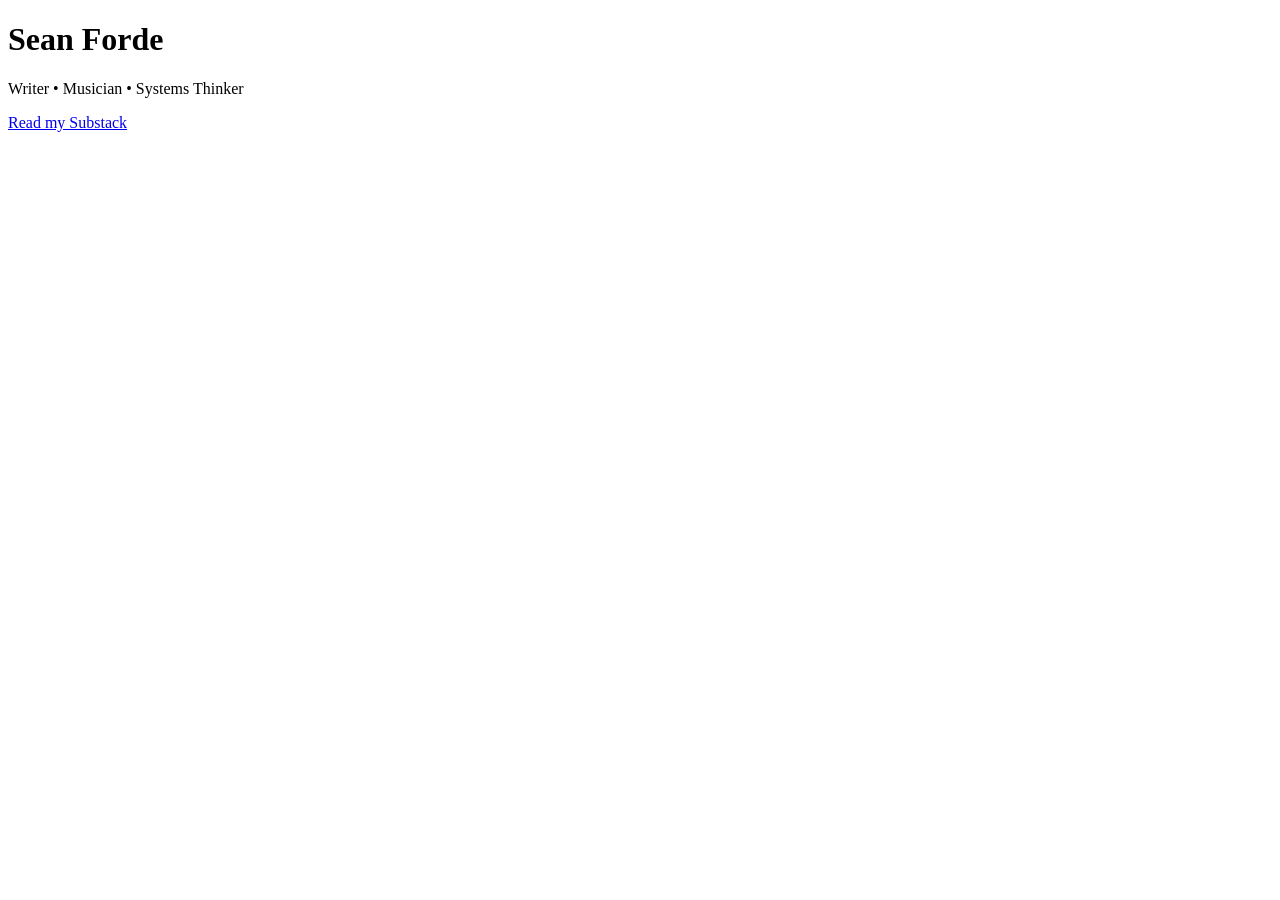
==== index.html @ 57529ee2 "Create index.html" ====
<!DOCTYPE html>
<html>
<head>
  <title>Sean Forde</title>
</head>
<body>
  <h1>Sean Forde</h1>
  <p>Writer • Musician • Systems Thinker</p>

  <p>
    <a href="https://seanforde.substack.com">Read my Substack</a>
  </p>
</body>
</html>
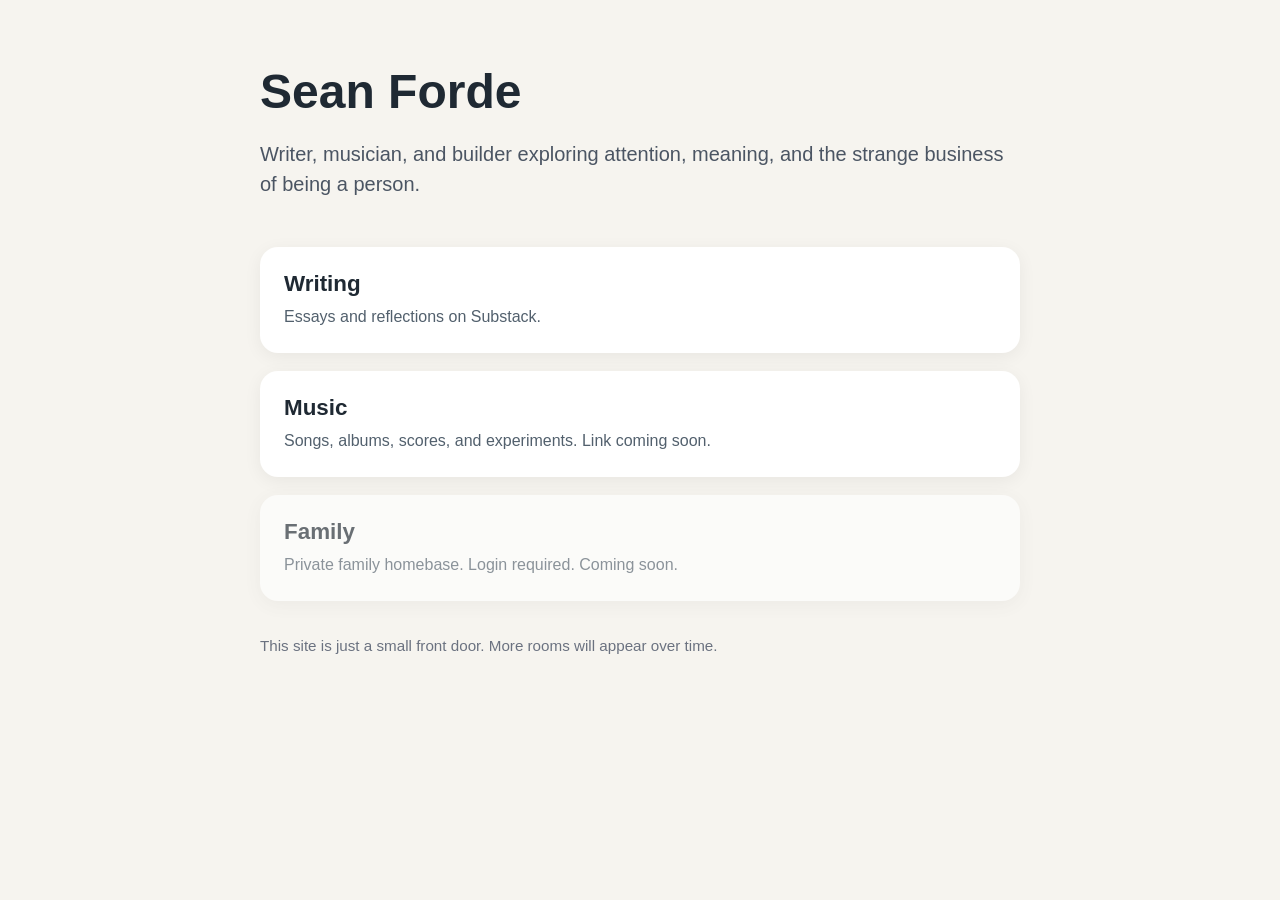
==== commit 48c0e657: "updated index" ====
--- a/index.html
+++ b/index.html
@@ -1,14 +1,110 @@
 <!DOCTYPE html>
-<html>
+<html lang="en">
+
 <head>
+  <meta charset="UTF-8" />
+  <meta name="viewport" content="width=device-width, initial-scale=1.0" />
   <title>Sean Forde</title>
+
+  <style>
+    body {
+      margin: 0;
+      font-family: Arial, sans-serif;
+      background: #f6f4ef;
+      color: #1f2933;
+    }
+
+    main {
+      max-width: 760px;
+      margin: 0 auto;
+      padding: 64px 24px;
+    }
+
+    header {
+      margin-bottom: 48px;
+    }
+
+    h1 {
+      font-size: 3rem;
+      margin: 0 0 12px;
+    }
+
+    .subtitle {
+      font-size: 1.25rem;
+      line-height: 1.5;
+      color: #4b5563;
+    }
+
+    .card {
+      display: block;
+      background: white;
+      border-radius: 18px;
+      padding: 24px;
+      margin-bottom: 18px;
+      text-decoration: none;
+      color: inherit;
+      box-shadow: 0 4px 18px rgba(0, 0, 0, 0.06);
+      transition: transform 0.15s ease, box-shadow 0.15s ease;
+    }
+
+    .card:hover {
+      transform: translateY(-2px);
+      box-shadow: 0 8px 24px rgba(0, 0, 0, 0.09);
+    }
+
+    .card h2 {
+      margin: 0 0 8px;
+      font-size: 1.4rem;
+    }
+
+    .card p {
+      margin: 0;
+      line-height: 1.5;
+      color: #52606d;
+    }
+
+    .locked {
+      opacity: 0.65;
+      cursor: not-allowed;
+    }
+
+    .note {
+      margin-top: 36px;
+      font-size: 0.95rem;
+      color: #6b7280;
+    }
+  </style>
 </head>
+
 <body>
-  <h1>Sean Forde</h1>
-  <p>Writer • Musician • Systems Thinker</p>
+  <main>
+    <header>
+      <h1>Sean Forde</h1>
+      <p class="subtitle">
+        Writer, musician, and builder exploring attention,
+        meaning, and the strange business of being a person.
+      </p>
+    </header>
 
-  <p>
-    <a href="https://seanforde.substack.com">Read my Substack</a>
-  </p>
+    <a class="card" href="https://smichaelforde.substack.com/">
+      <h2>Writing</h2>
+      <p>Essays and reflections on Substack.</p>
+    </a>
+
+    <a class="card" href="#">
+      <h2>Music</h2>
+      <p>Songs, albums, scores, and experiments. Link coming soon.</p>
+    </a>
+
+    <div class="card locked" title="Private family area coming soon">
+      <h2>Family</h2>
+      <p>Private family homebase. Login required. Coming soon.</p>
+    </div>
+
+    <p class="note">
+      This site is just a small front door. More rooms will appear over time.
+    </p>
+  </main>
 </body>
-</html>
+
+</html>
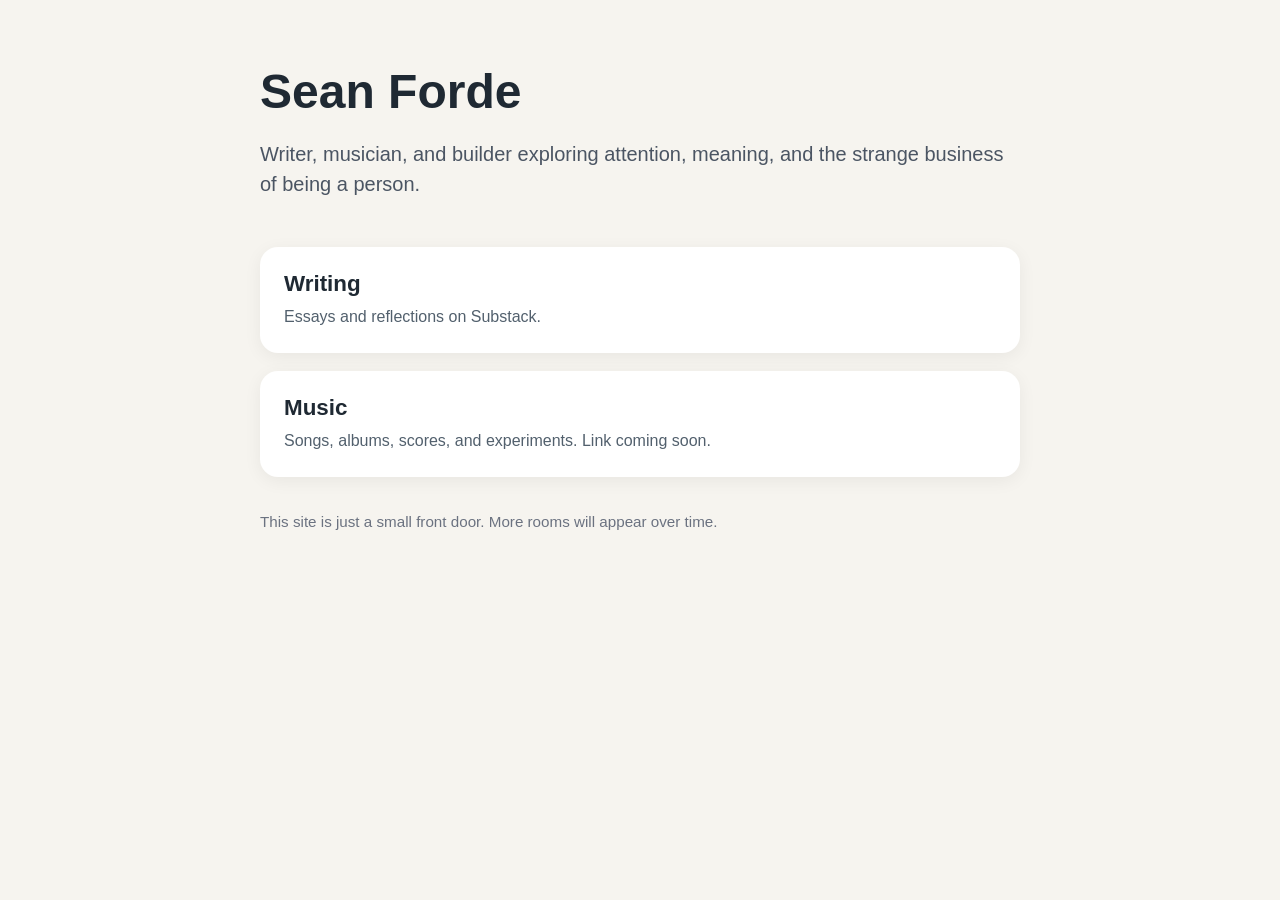
==== commit 86fc2878: "supabase auth" ====
--- a/index.html
+++ b/index.html
@@ -96,11 +96,6 @@
       <p>Songs, albums, scores, and experiments. Link coming soon.</p>
     </a>
 
-    <div class="card locked" title="Private family area coming soon">
-      <h2>Family</h2>
-      <p>Private family homebase. Login required. Coming soon.</p>
-    </div>
-
     <p class="note">
       This site is just a small front door. More rooms will appear over time.
     </p>
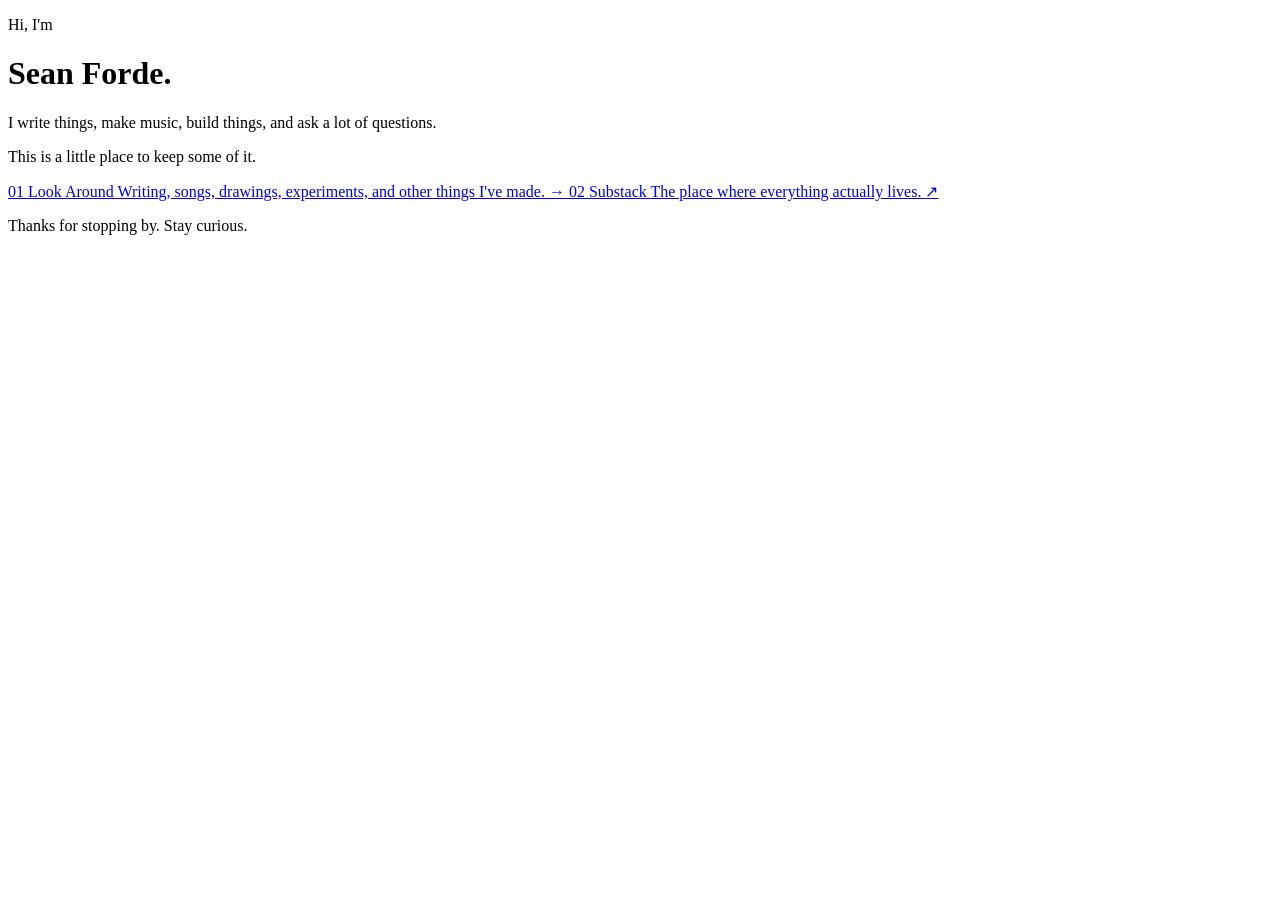
==== commit bc5dee97: "Update index.html to connect the two repositories" ====
--- a/index.html
+++ b/index.html
@@ -2,104 +2,170 @@
 <html lang="en">
 
 <head>
-  <meta charset="UTF-8" />
-  <meta name="viewport" content="width=device-width, initial-scale=1.0" />
-  <title>Sean Forde</title>
 
-  <style>
-    body {
-      margin: 0;
-      font-family: Arial, sans-serif;
-      background: #f6f4ef;
-      color: #1f2933;
-    }
+    <!-- =========================================================
+         PAGE SETUP
+         ========================================================= -->
 
-    main {
-      max-width: 760px;
-      margin: 0 auto;
-      padding: 64px 24px;
-    }
+    <meta charset="UTF-8">
 
-    header {
-      margin-bottom: 48px;
-    }
+    <meta name="viewport" content="width=device-width, initial-scale=1.0">
 
-    h1 {
-      font-size: 3rem;
-      margin: 0 0 12px;
-    }
+    <meta name="description" content="Sean Forde — writer, musician, builder, and curious person.">
 
-    .subtitle {
-      font-size: 1.25rem;
-      line-height: 1.5;
-      color: #4b5563;
-    }
+    <title>Sean Forde</title>
 
-    .card {
-      display: block;
-      background: white;
-      border-radius: 18px;
-      padding: 24px;
-      margin-bottom: 18px;
-      text-decoration: none;
-      color: inherit;
-      box-shadow: 0 4px 18px rgba(0, 0, 0, 0.06);
-      transition: transform 0.15s ease, box-shadow 0.15s ease;
-    }
 
-    .card:hover {
-      transform: translateY(-2px);
-      box-shadow: 0 8px 24px rgba(0, 0, 0, 0.09);
-    }
+    <!-- =========================================================
+         SHARED STYLES
+         ========================================================= -->
 
-    .card h2 {
-      margin: 0 0 8px;
-      font-size: 1.4rem;
-    }
+    <link rel="stylesheet" href="styles.css">
 
-    .card p {
-      margin: 0;
-      line-height: 1.5;
-      color: #52606d;
-    }
-
-    .locked {
-      opacity: 0.65;
-      cursor: not-allowed;
-    }
-
-    .note {
-      margin-top: 36px;
-      font-size: 0.95rem;
-      color: #6b7280;
-    }
-  </style>
 </head>
 
+
 <body>
-  <main>
-    <header>
-      <h1>Sean Forde</h1>
-      <p class="subtitle">
-        Writer, musician, and builder exploring attention,
-        meaning, and the strange business of being a person.
-      </p>
-    </header>
 
-    <a class="card" href="https://smichaelforde.substack.com/">
-      <h2>Writing</h2>
-      <p>Essays and reflections on Substack.</p>
-    </a>
+    <main class="home">
 
-    <a class="card" href="#">
-      <h2>Music</h2>
-      <p>Songs, albums, scores, and experiments. Link coming soon.</p>
-    </a>
 
-    <p class="note">
-      This site is just a small front door. More rooms will appear over time.
-    </p>
-  </main>
+        <!-- =====================================================
+             INTRODUCTION
+
+             This is the handshake.
+
+             Someone may have arrived here because they just met
+             Sean, scanned a QR code, followed a link, or wondered
+             what he makes.
+
+             Keep this human before making it informational.
+             ===================================================== -->
+
+        <header class="home-intro">
+
+            <p class="home-hello">
+                Hi, I'm
+            </p>
+
+            <h1>
+                Sean Forde.
+            </h1>
+
+            <p class="home-subtitle">
+                I write things, make music, build things,
+                and ask a lot of questions.
+            </p>
+
+            <p class="home-introduction">
+                This is a little place to keep some of it.
+            </p>
+
+        </header>
+
+
+        <!-- =====================================================
+             MAIN DOORS
+
+             These are intentionally broad.
+
+             A new visitor shouldn't need to understand the site's
+             taxonomy before deciding where to go.
+             ===================================================== -->
+
+        <nav class="home-doors" aria-label="Explore Sean Forde's work">
+
+
+            <!-- =================================================
+                 EXPLORE
+
+                 This routes into the archive we just built.
+
+                 From there, visitors can browse Writing, Music,
+                 Visual Art, Essays, Songs, Voice Memos, Topics,
+                 and whatever else eventually appears.
+                 ================================================= -->
+
+            <a class="home-card home-card-primary" href="substackPosts.html">
+
+                <span class="home-card-number">
+                    01
+                </span>
+
+                <span class="home-card-content">
+
+                    <span class="home-card-title">
+                        Look Around
+                    </span>
+
+                    <span class="home-card-description">
+                        Writing, songs, drawings, experiments,
+                        and other things I've made.
+                    </span>
+
+                </span>
+
+                <span class="home-card-arrow" aria-hidden="true">
+                    →
+                </span>
+
+            </a>
+
+
+            <!-- =================================================
+                 SUBSTACK
+
+                 Direct route for someone who already knows what
+                 they're looking for or wants to subscribe.
+                 ================================================= -->
+
+            <a class="home-card" href="https://smichaelforde.substack.com/" target="_blank" rel="noopener noreferrer">
+
+                <span class="home-card-number">
+                    02
+                </span>
+
+                <span class="home-card-content">
+
+                    <span class="home-card-title">
+                        Substack
+                    </span>
+
+                    <span class="home-card-description">
+                        The place where everything actually lives.
+                    </span>
+
+                </span>
+
+                <span class="home-card-arrow" aria-hidden="true">
+                    ↗
+                </span>
+
+            </a>
+
+        </nav>
+
+
+        <!-- =====================================================
+             SMALL HUMAN NOTE
+
+             Not a mission statement.
+             Not a professional biography.
+
+             Just enough personality to make the page feel inhabited.
+             ===================================================== -->
+
+        <footer class="home-footer">
+
+            <p>
+                Thanks for stopping by.
+                Stay curious.
+            </p>
+
+        </footer>
+
+    </main>
+
 </body>
 
-</html>+</html>
